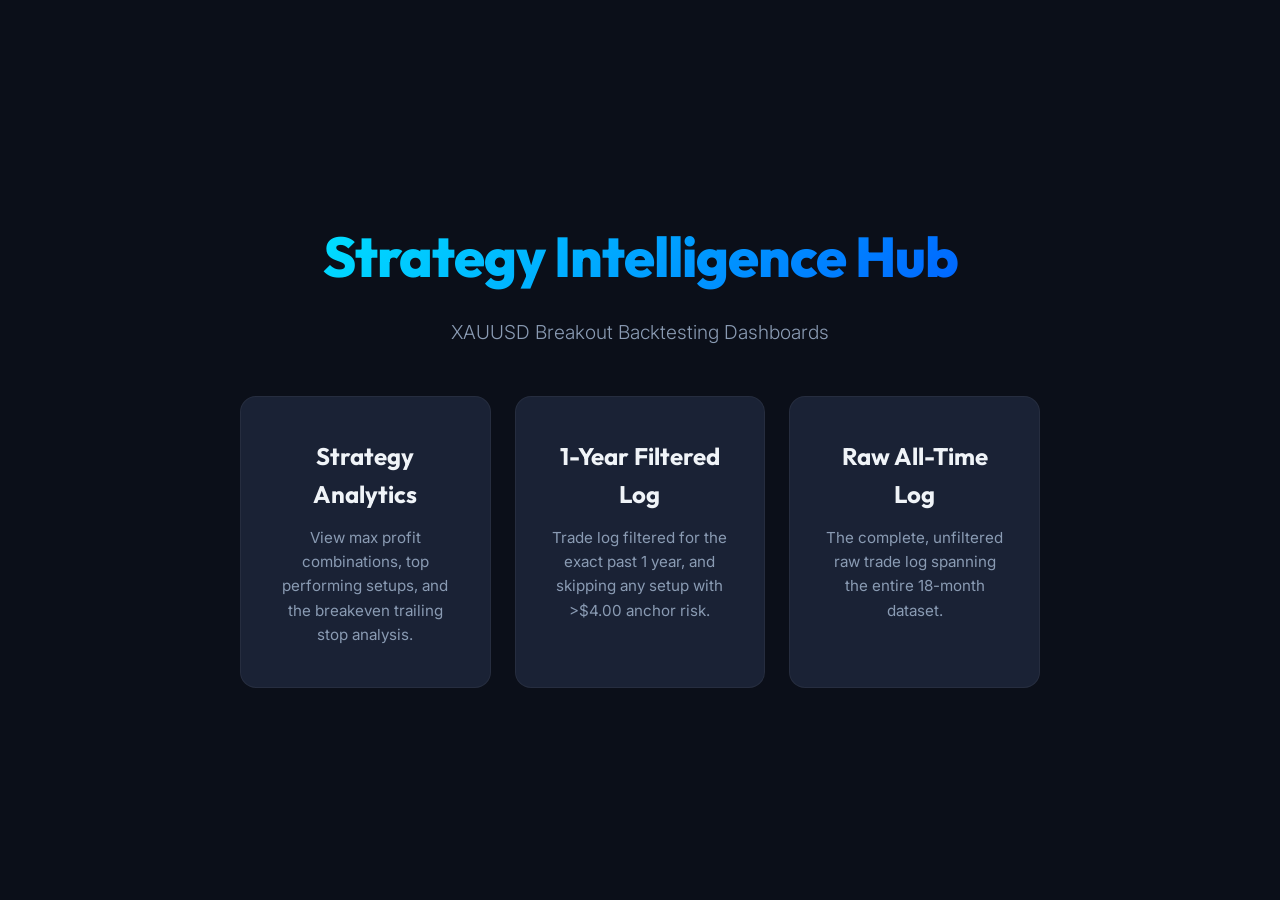
==== index.html @ 59d43190 "Add index.html and netlify.toml for Netlify deployment" ====
<!DOCTYPE html>
<html lang="en">
<head>
    <meta charset="UTF-8">
    <meta name="viewport" content="width=device-width, initial-scale=1.0">
    <title>XAUUSD Backtest Hub</title>
    <link href="https://fonts.googleapis.com/css2?family=Inter:wght@300;400;600;800&family=Outfit:wght@500;700&display=swap" rel="stylesheet">
    <style>
        :root {
            --bg-color: #0b0f19;
            --surface-color: #1a2235;
            --surface-hover: #232d46;
            --primary-accent: #00f0ff;
            --secondary-accent: #ff007a;
            --text-main: #f0f4f8;
            --text-muted: #8a9bb3;
            --border: rgba(255, 255, 255, 0.05);
            --gradient-1: linear-gradient(135deg, #00f0ff 0%, #0055ff 100%);
        }

        * {
            margin: 0;
            padding: 0;
            box-sizing: border-box;
        }

        body {
            font-family: 'Inter', sans-serif;
            background-color: var(--bg-color);
            color: var(--text-main);
            line-height: 1.6;
            min-height: 100vh;
            display: flex;
            align-items: center;
            justify-content: center;
            padding: 2rem;
        }

        .container {
            max-width: 800px;
            width: 100%;
            text-align: center;
        }

        h1 {
            font-family: 'Outfit', sans-serif;
            font-size: 3.5rem;
            font-weight: 800;
            background: var(--gradient-1);
            -webkit-background-clip: text;
            -webkit-text-fill-color: transparent;
            margin-bottom: 1rem;
            letter-spacing: -1px;
            animation: fadeInDown 0.8s ease-out;
        }

        .subtitle {
            color: var(--text-muted);
            font-size: 1.2rem;
            font-weight: 300;
            margin-bottom: 3rem;
            animation: fadeInDown 0.8s ease-out 0.1s backwards;
        }

        .grid {
            display: grid;
            grid-template-columns: repeat(auto-fit, minmax(250px, 1fr));
            gap: 1.5rem;
        }

        .card {
            background: var(--surface-color);
            border: 1px solid var(--border);
            border-radius: 16px;
            padding: 2.5rem 2rem;
            text-decoration: none;
            color: var(--text-main);
            transition: all 0.3s cubic-bezier(0.25, 0.8, 0.25, 1);
            position: relative;
            overflow: hidden;
            animation: fadeInUp 0.8s ease-out backwards;
            display: flex;
            flex-direction: column;
            align-items: center;
            text-align: center;
        }

        .card:nth-child(1) { animation-delay: 0.2s; }
        .card:nth-child(2) { animation-delay: 0.3s; }
        .card:nth-child(3) { animation-delay: 0.4s; }

        .card::before {
            content: '';
            position: absolute;
            top: 0;
            left: 0;
            width: 100%;
            height: 4px;
            background: var(--gradient-1);
            opacity: 0;
            transition: opacity 0.3s ease;
        }

        .card:hover {
            transform: translateY(-5px);
            box-shadow: 0 10px 30px rgba(0, 0, 0, 0.5);
            border-color: rgba(0, 240, 255, 0.3);
            background: var(--surface-hover);
        }

        .card:hover::before {
            opacity: 1;
        }

        .card-title {
            font-family: 'Outfit', sans-serif;
            font-size: 1.5rem;
            font-weight: 700;
            margin-bottom: 0.75rem;
        }

        .card-desc {
            color: var(--text-muted);
            font-size: 0.95rem;
        }

        @keyframes fadeInDown {
            from { opacity: 0; transform: translateY(-20px); }
            to { opacity: 1; transform: translateY(0); }
        }

        @keyframes fadeInUp {
            from { opacity: 0; transform: translateY(20px); }
            to { opacity: 1; transform: translateY(0); }
        }
    </style>
</head>
<body>

<div class="container">
    <h1>Strategy Intelligence Hub</h1>
    <div class="subtitle">XAUUSD Breakout Backtesting Dashboards</div>

    <div class="grid">
        <a href="stats.html" class="card">
            <div class="card-title">Strategy Analytics</div>
            <div class="card-desc">View max profit combinations, top performing setups, and the breakeven trailing stop analysis.</div>
        </a>

        <a href="trades_1_year_log_filtered.html" class="card">
            <div class="card-title">1-Year Filtered Log</div>
            <div class="card-desc">Trade log filtered for the exact past 1 year, and skipping any setup with >$4.00 anchor risk.</div>
        </a>

        <a href="trades_log.html" class="card">
            <div class="card-title">Raw All-Time Log</div>
            <div class="card-desc">The complete, unfiltered raw trade log spanning the entire 18-month dataset.</div>
        </a>
    </div>
</div>

</body>
</html>
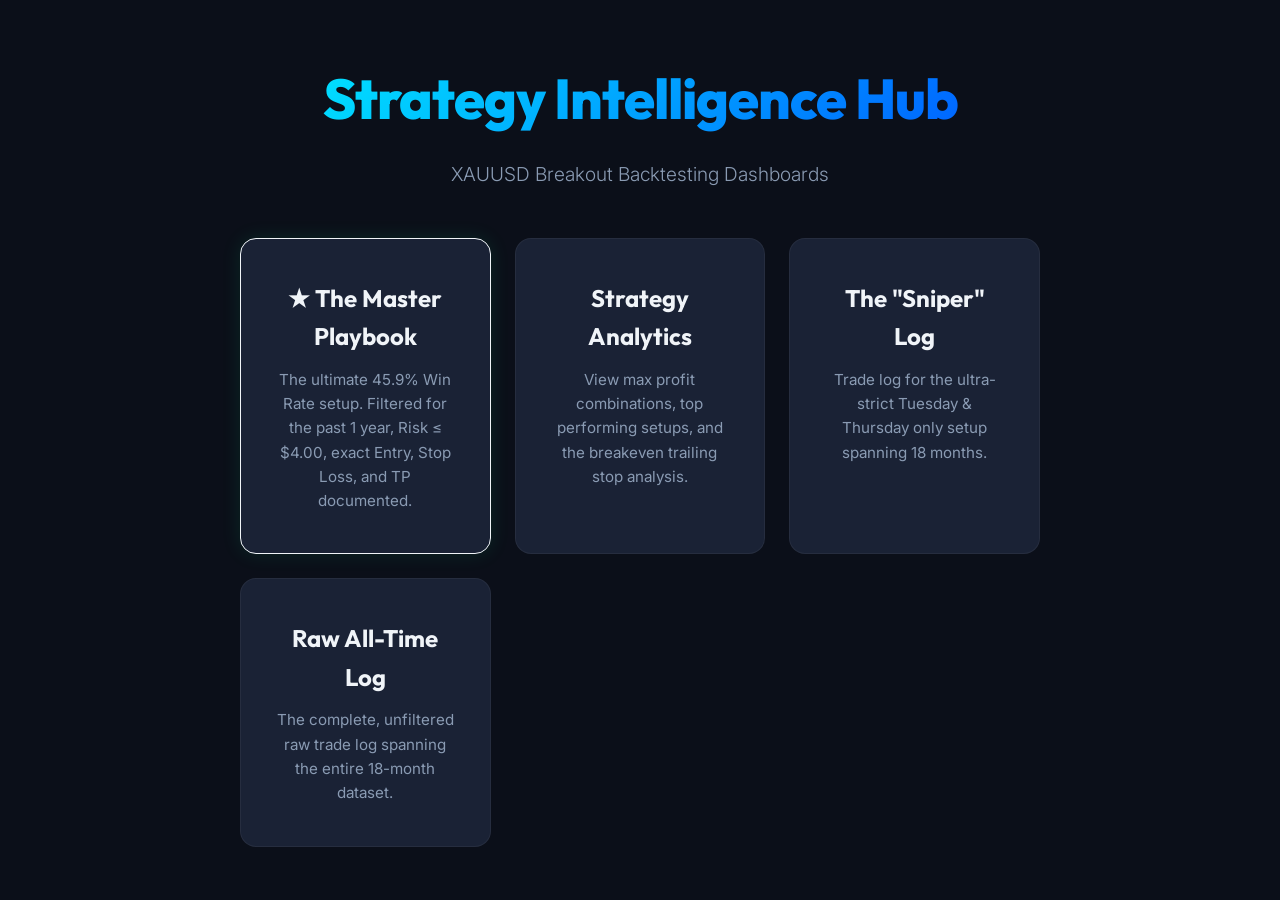
==== commit dd9defa2: "Add Master Strategy Playbook with exactly documented trades" ====
--- a/index.html
+++ b/index.html
@@ -142,14 +142,19 @@
     <div class="subtitle">XAUUSD Breakout Backtesting Dashboards</div>
 
     <div class="grid">
+        <a href="master_strategy_log.html" class="card" style="border-color: var(--success); box-shadow: 0 0 20px rgba(0,255,136,0.1);">
+            <div class="card-title" style="color: var(--success);">★ The Master Playbook</div>
+            <div class="card-desc">The ultimate 45.9% Win Rate setup. Filtered for the past 1 year, Risk ≤ $4.00, exact Entry, Stop Loss, and TP documented.</div>
+        </a>
+
         <a href="stats.html" class="card">
             <div class="card-title">Strategy Analytics</div>
             <div class="card-desc">View max profit combinations, top performing setups, and the breakeven trailing stop analysis.</div>
         </a>
 
-        <a href="trades_1_year_log_filtered.html" class="card">
-            <div class="card-title">1-Year Filtered Log</div>
-            <div class="card-desc">Trade log filtered for the exact past 1 year, and skipping any setup with >$4.00 anchor risk.</div>
+        <a href="sniper_setup_log.html" class="card">
+            <div class="card-title">The "Sniper" Log</div>
+            <div class="card-desc">Trade log for the ultra-strict Tuesday & Thursday only setup spanning 18 months.</div>
         </a>
 
         <a href="trades_log.html" class="card">
